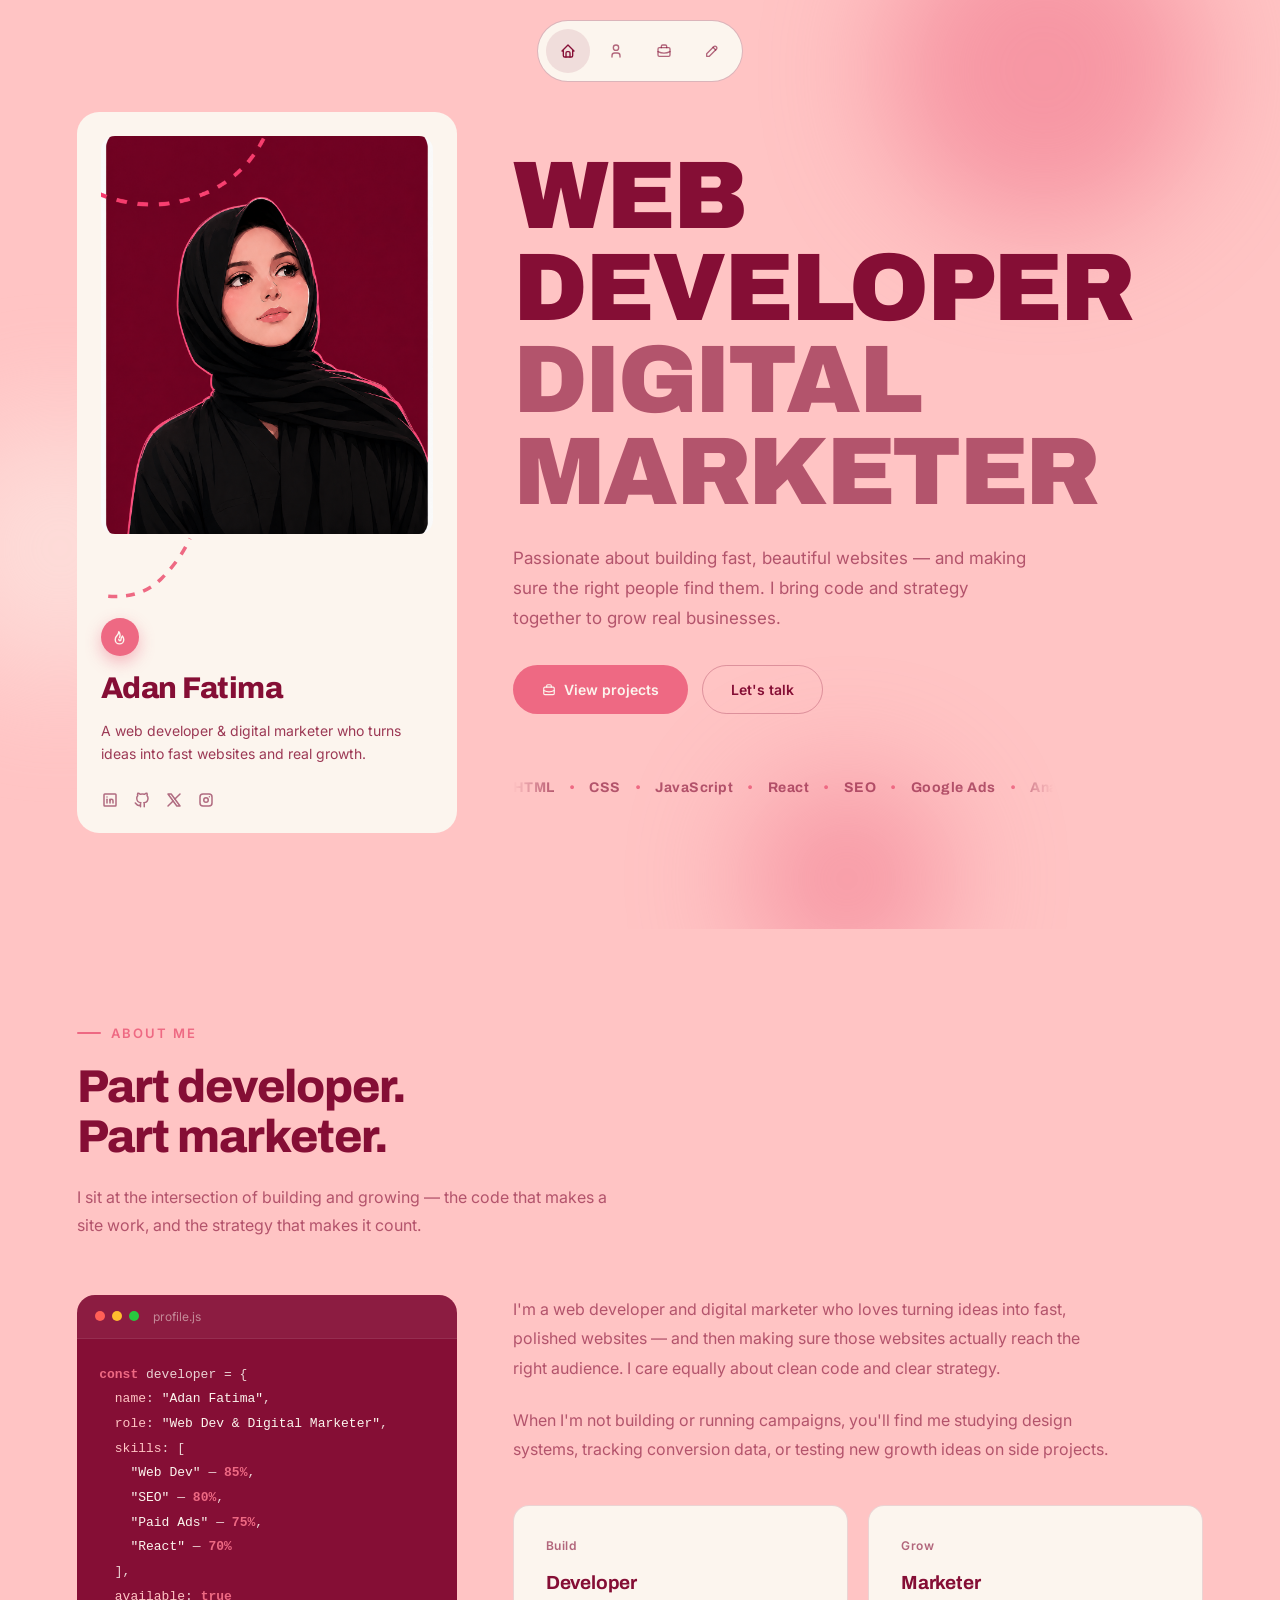
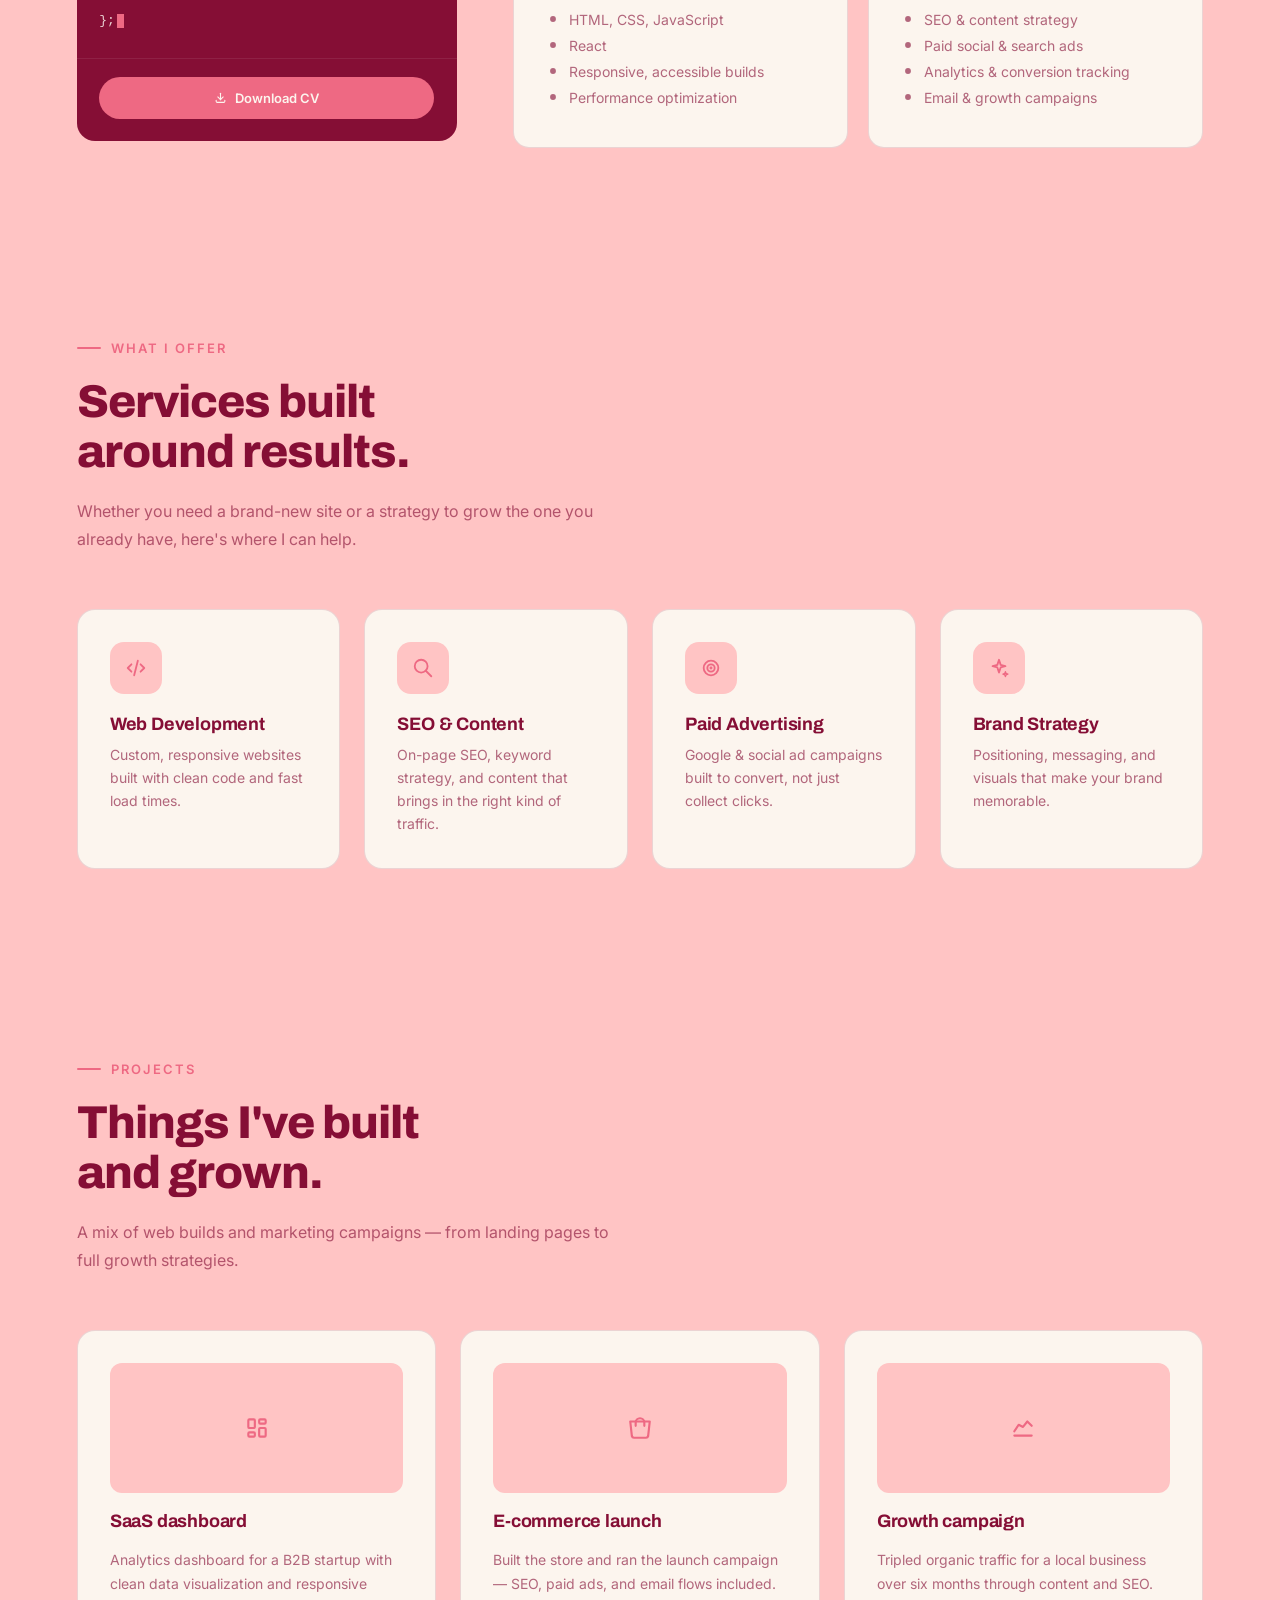
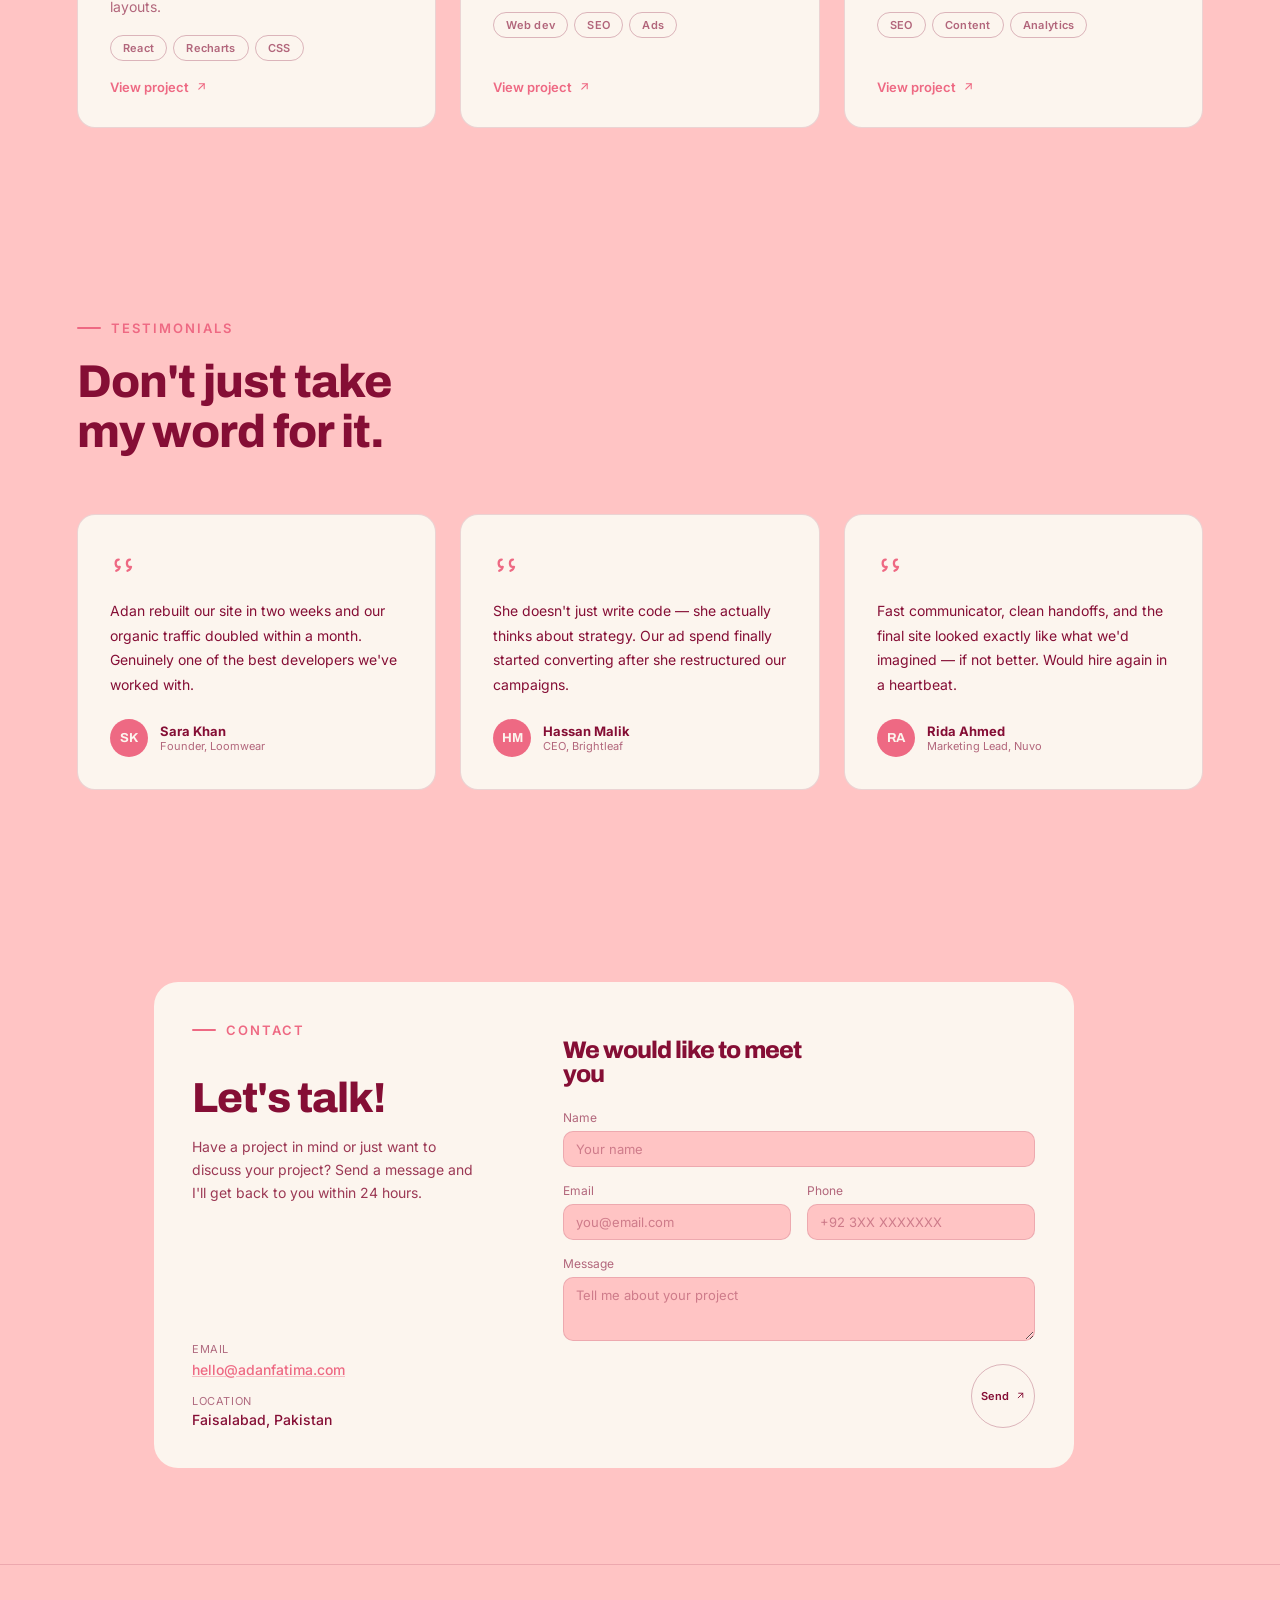
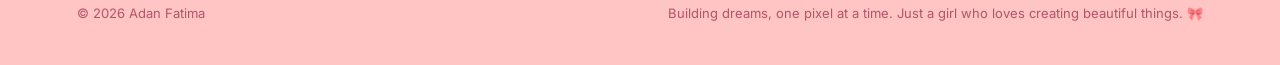
==== index.html @ feea2faf "Add files via upload" ====
<!DOCTYPE html>
<html lang="en">
<head>
<meta charset="UTF-8">
<meta name="viewport" content="width=device-width, initial-scale=1.0">
<title>Adan Fatima | Portfolio</title>
<link rel="preconnect" href="https://fonts.googleapis.com">
<link rel="preconnect" href="https://fonts.gstatic.com" crossorigin>
<link href="https://fonts.googleapis.com/css2?family=Archivo:wght@500;700;800;900&family=Inter:wght@400;500;600;700&display=swap" rel="stylesheet">
<style>
  :root {
    --bg: #FFC4C4;
    --surface: #FCF5EE;
    --surface-2: #FFC4C4;
    --line: rgba(133,14,53,0.15);
    --line-strong: rgba(133,14,53,0.28);
    --ink: #850E35;
    --ink-dim: rgba(133,14,53,0.18);
    --ink-soft: rgba(133,14,53,0.62);
    --white: #FCF5EE;
    --black: #850E35;
    --orange: #EE6983;
    --display: 'Archivo', sans-serif;
    --body: 'Inter', sans-serif;
  }
  * { margin: 0; padding: 0; box-sizing: border-box; }
  html { scroll-behavior: smooth; }
  body { background: var(--bg); color: var(--ink); font-family: var(--body); overflow-x: hidden; }
  a { text-decoration: none; color: inherit; }
  ul { list-style: none; }
  ::selection { background: var(--orange); color: var(--white); }
  img { max-width: 100%; display: block; }
  .icon { width: 1em; height: 1em; vertical-align: -0.125em; }

  /* ---------- NAVBAR (home page only, icon-only, slides down) -------- */
  .navbar {
    position: fixed; top: 0; left: 0; right: 0; z-index: 100;
    display: flex; flex-direction: column; align-items: center; gap: 10px;
    padding: 20px 0;
    transform: translateY(-140%);
    transition: transform 0.2s ease;
  }
  .navbar.visible { transform: translateY(0); }
  .nav-inner {
    display: flex; align-items: center; gap: 4px;
    background: var(--surface);
    border: 1px solid var(--line-strong);
    border-radius: 100px; padding: 8px;
  }
  .nav-icon {
    position: relative; width: 44px; height: 44px;
    display: flex; align-items: center; justify-content: center;
    border-radius: 50%; color: var(--ink-soft); cursor: pointer;
    transition: background 0.25s, color 0.25s;
  }
  .nav-icon i { font-size: 19px; }
  .nav-icon:hover,
  .nav-icon.active{
    background: rgba(133,14,53,0.1);
    color: var(--black);
  } 
  .nav-tooltip {
    position: absolute;
    top: calc(100% + 10px);
    left: 50%;
    transform: translateX(-50%) translateY(-4px);
    background: var(--surface);
    color: var(--black);
    border: 1px solid var(--line-strong);
    font-family: var(--body); font-size: 11px; font-weight: 600;
    white-space: nowrap;
    padding: 6px 13px;
    border-radius: 6px;
    opacity: 0;
    visibility: hidden;
    pointer-events: none;
    transition: opacity 0.25s cubic-bezier(0.16,1,0.3,1), transform 0.25s cubic-bezier(0.16,1,0.3,1), visibility 0.25s;
    box-shadow: 0 10px 22px rgba(133,14,53,0.18);
    z-index: 5;
  }
  .nav-icon:hover .nav-tooltip {
    opacity: 1;
    visibility: visible;
    transform: translateX(-50%) translateY(0);
  }
  @media (hover: none) {
    .nav-tooltip { display: none; }
  }
  .scroll-progress {
    position: fixed; top: 0; left: 0; height: 3px; width: 0%;
    background: var(--orange); z-index: 150;
    transition: width 0.1s linear;
  }

  /* ---------- REVEAL ---------- */
  .reveal { opacity: 0; transform: translateY(32px); transition: opacity 0.8s cubic-bezier(0.16,1,0.3,1), transform 0.8s cubic-bezier(0.16,1,0.3,1); }
  .reveal.in-view { opacity: 1; transform: translateY(0); }
  .reveal-stagger > * { opacity: 0; transform: translateY(26px); transition: opacity 0.7s cubic-bezier(0.16,1,0.3,1), transform 0.7s cubic-bezier(0.16,1,0.3,1); }
  .reveal-stagger.in-view > * { opacity: 1; transform: translateY(0); }
  .reveal-stagger > *:nth-child(1){transition-delay:.05s} .reveal-stagger > *:nth-child(2){transition-delay:.15s}
  .reveal-stagger > *:nth-child(3){transition-delay:.25s} .reveal-stagger > *:nth-child(4){transition-delay:.35s}

  section { padding: 6rem 6vw; position: relative; z-index: 2; }
  @media (max-width: 768px) { section { padding: 4rem 6vw; } }

  /* ---------- HERO ---------- */
  .hero {
    min-height: 100vh; display: grid; grid-template-columns: 380px 1fr;
    gap: 3.5rem; align-items: center; padding-top: 7rem;
    overflow: hidden;
  }
  @media (max-width: 980px) { .hero { grid-template-columns: 1fr; } }
  .blob {
    position: absolute;
    border-radius: 50%;
    filter: blur(60px);
    opacity: 0.5;
    z-index: 0;
    pointer-events: none;
    animation: blobFloat 16s ease-in-out infinite;
  }
  .blob-1 { width: 320px; height: 320px; background: var(--orange); top: -90px; right: 6%; animation-duration: 17s; }
  .blob-2 { width: 260px; height: 260px; background: var(--surface); top: 45%; left: -70px; animation-duration: 21s; animation-delay: -5s; }
  .blob-3 { width: 200px; height: 200px; background: var(--orange); bottom: -50px; right: 26%; animation-duration: 19s; animation-delay: -9s; }
  @keyframes blobFloat {
    0%, 100% { transform: translate(0,0) scale(1); }
    33% { transform: translate(26px, -34px) scale(1.08); }
    66% { transform: translate(-22px, 22px) scale(0.95); }
  }
  .id-card {
    background: var(--white); color: var(--black);
    border-radius: 22px; padding: 1.5rem;
    position: relative; z-index: 1;
  }
  .hero-content { position: relative; z-index: 1; }
  .id-photo {
    width: 100%; aspect-ratio: 3/3.6;
    border-radius: 14px; overflow: hidden;
    background: white;
    position: relative;
    display: flex; align-items: flex-end; justify-content: center;
  }
  .id-photo img { width: 100%; height: 100%; object-fit: cover; transition: transform 0.6s cubic-bezier(0.16,1,0.3,1); }
  .id-card:hover .id-photo img { transform: scale(1.06); }
  .id-photo .photo-placeholder {
    color: rgba(255,255,255,0.85); font-size: 13px; font-family: var(--body);
    padding-bottom: 1rem; text-align: center;
  }
  .id-divider-row { display: flex; align-items: center; gap: 3px;  margin-top: 1.2rem; height: 40px; }
  .dashed-arrow { width: 130px; height: 80px; flex-shrink: 0; }
  /* .dashed-arrow path { fill: none; stroke: var(--orange); stroke-width: 2.4; stroke-dasharray: 6 7; stroke-linecap: round; } */
  .dashed-arrow path{
    fill:none;
    stroke:var(--orange);
    stroke-width:4;
    stroke-dasharray:10 10;
}
  .flame-badge {
    width: 38px; height: 38px; border-radius: 50%; flex-shrink: 0;
    background: var(--orange); color: var(--white);
    display: flex; align-items:center ; justify-content: center;
    font-size: 17px; box-shadow: 0 6px 16px rgba(238,105,131,0.45);
    animation: flamePulse 2.4s ease-in-out infinite;
  }
  @keyframes flamePulse {
    0%, 100% { box-shadow: 0 6px 16px rgba(238,105,131,0.45); transform: scale(1); }
    50% { box-shadow: 0 8px 26px rgba(238,105,131,0.75); transform: scale(1.08); }
  }
  .id-name { font-family: var(--display); font-weight: 800; font-size: 30px; letter-spacing: -0.5px; margin-top: 1rem; }
  .id-tagline { font-size: 14px; color: #9c3955; line-height: 1.6; margin-top: 1rem; }
  .id-bottom { display: flex; align-items: center; justify-content: space-between; margin-top: 1.6rem; flex-wrap: wrap; gap: 12px; }
  .video-pill {
    display: flex; align-items: center; gap: 8px;
    background: var(--orange); color: var(--white);
    font-size: 12px; font-weight: 700; letter-spacing: 0.2px;
    padding: 10px 16px; border-radius: 100px;
    transition: transform 0.25s;
  }
  .video-pill:hover { transform: translateY(-2px); }
  .social-row { display: flex; gap: 14px; align-items: center; }
  .social-row a { color: #b06b80; font-size: 18px; transition: color 0.25s, transform 0.25s; display: inline-flex; }
  .social-row a:hover { color: var(--orange); transform: translateY(-3px) scale(1.15); }

  .hero-content { display: flex; flex-direction: column; gap: 1.6rem; }
  .hero-headline {
    font-family: var(--display); font-weight: 900; text-transform: uppercase;
    font-size: clamp(42px, 7.5vw, 96px); line-height: 0.96; letter-spacing: -2.5px;
  }
  .hero-headline .line { display: block; overflow: hidden; }
  .hero-headline .line span { display: block; transform: translateY(110%); transition: transform 0.9s cubic-bezier(0.16,1,0.3,1); }
  .hero-headline.in-view .line span { transform: translateY(0); }
  .hero-headline .line:nth-child(1) span { transition-delay: 0.1s; }
  .hero-headline .line:nth-child(2) span { transition-delay: 0.22s; }
  .hero-headline .line:nth-child(1) { color: var(--ink); }
  .hero-headline .line:nth-child(2) { color: var(--ink-soft); }

  .hero-desc { font-size: 17px; color: var(--ink-soft); max-width: 520px; line-height: 1.75; }

  .hero-actions { display: flex; gap: 14px; flex-wrap: wrap; margin-top: 0.4rem; }
  .btn {
    font-family: var(--body); font-weight: 600; font-size: 14px; padding: 15px 28px;
    border-radius: 100px; cursor: pointer; display: inline-flex; align-items: center; gap: 8px;
    transition: transform 0.3s cubic-bezier(0.16,1,0.3,1), box-shadow 0.3s, color 0.3s, border-color 0.3s;
    border: 1px solid transparent;
  }
  .btn-primary { background: var(--orange); color: var(--white); position: relative; overflow: hidden; }
  .btn-primary:hover { transform: translateY(-3px); box-shadow: 0 16px 32px rgba(238,105,131,0.3); }
  .btn-primary::after {
    content: '';
    position: absolute; top: 0; left: -60%; width: 50%; height: 100%;
    background: linear-gradient(120deg, transparent, rgba(255,255,255,0.55), transparent);
    transform: skewX(-20deg);
    transition: left 0.6s ease;
  }
  .btn-primary:hover::after { left: 130%; }
  .btn-secondary { background: transparent; color: var(--ink); border-color: var(--line-strong); }
  .btn-secondary:hover { transform: translateY(-3px); border-color: var(--orange); color: var(--orange); }

  .hero-marquee {
    margin-top: 2.5rem; max-width: 540px; overflow: hidden;
    -webkit-mask-image: linear-gradient(90deg, transparent, black 8%, black 92%, transparent);
    mask-image: linear-gradient(90deg, transparent, black 8%, black 92%, transparent);
  }
  .marquee-track {
    display: flex; align-items: center; gap: 14px; white-space: nowrap; width: max-content;
    animation: marqueeScroll 16s linear infinite;
    font-family: var(--display); font-weight: 700; font-size: 14px; letter-spacing: 0.5px;
    color: var(--ink-soft);
  }
  .marquee-track .dot { color: var(--orange); }
  @keyframes marqueeScroll {
    from { transform: translateX(0); }
    to { transform: translateX(-50%); }
  }

  /* ---------- SECTION LABELS ---------- */
  .eyebrow { font-size: 13px; font-weight: 600; letter-spacing: 2px; text-transform: uppercase; color: var(--orange); margin-bottom: 1.4rem; display: flex; align-items: center; gap: 10px; }
  .eyebrow::before { content: ''; width: 24px; height: 2px; background: var(--orange); border-radius: 2px; }
  .section-title { font-family: var(--display); font-weight: 800; font-size: clamp(28px, 4vw, 46px); letter-spacing: -1px; line-height: 1.08; margin-bottom: 1.25rem; max-width: 760px; }
  .section-sub { font-size: 16px; color: var(--ink-soft); max-width: 540px; line-height: 1.75; }

  /* ---------- ABOUT (kept as-it-is) ---------- */
  .about-grid { display: grid; grid-template-columns: 380px 1fr; gap: 3.5rem; margin-top: 3.5rem; align-items: start; }
  @media (max-width: 920px) { .about-grid { grid-template-columns: 1fr; } }

  .about-main p { font-size: 16px; color: var(--ink-soft); line-height: 1.85; margin-bottom: 1.4rem; max-width: 600px; }

  .split-cards { display: grid; grid-template-columns: 1fr 1fr; gap: 1.25rem; margin-top: 2.5rem; }
  @media (max-width: 560px) { .split-cards { grid-template-columns: 1fr; } }
  .split-card { background: var(--surface); border: 1px solid var(--line); border-radius: 16px; padding: 2rem; transition: transform 0.35s cubic-bezier(0.16,1,0.3,1), border-color 0.35s; }
  .split-card:hover { transform: translateY(-6px); border-color: var(--orange); }
  .split-card .tag-num { font-size: 12px; color: var(--ink-soft); margin-bottom: 1.2rem; font-weight: 600; letter-spacing: 0.5px; }
  .split-card h3 { font-family: var(--display); font-weight: 700; font-size: 19px; letter-spacing: -0.2px; margin-bottom: 1.1rem; }
  .split-card li { font-size: 14px; color: var(--ink-soft); display: flex; align-items: center; gap: 9px; margin-bottom: 9px; }
  .split-card li i { font-size: 13px; color: var(--orange); }

  .side-card {
    background: var(--black); color: var(--white); border-radius: 18px;
    overflow: hidden; position: sticky; top: 7rem;
  }
  @media (max-width: 920px) { .side-card { position: static; } }
  .code-header {
    display: flex; align-items: center; gap: 7px;
    padding: 14px 18px; background: rgba(255,255,255,0.06);
    border-bottom: 1px solid rgba(255,255,255,0.08);
  }
  .code-dot { width: 10px; height: 10px; border-radius: 50%; }
  .dot-red { background: #ff5f56; }
  .dot-yellow { background: #ffbd2e; }
  .dot-green { background: #27c93f; }
  .code-filename { margin-left: 7px; font-size: 12px; color: rgba(252,245,238,0.5); font-family: var(--body); }
  .code-body {
    padding: 1.5rem 1.4rem; font-family: 'Courier New', monospace; font-size: 13px;
    line-height: 1.9; color: rgba(252,245,238,0.85); overflow-x: auto; white-space: pre;
  }
  .c-kw { color: var(--orange); font-weight: 700; }
  .c-key { color: #FFC4C4; }
  .c-str { color: #FCF5EE; }
  .c-num { color: var(--orange); font-weight: 700; }
  .c-bool { color: var(--orange); font-weight: 700; }
  .code-cursor {
    display: inline-block; width: 7px; height: 14px; background: var(--orange);
    margin-left: 2px; vertical-align: middle; animation: blinkCursor 1s steps(1) infinite;
  }
  @keyframes blinkCursor { 50% { opacity: 0; } }
  .code-footer { padding: 1.1rem 1.4rem 1.4rem; border-top: 1px solid rgba(255,255,255,0.08); }
  .side-cta { display: flex; align-items: center; justify-content: center; gap: 8px; width: 100%; padding: 13px; border-radius: 100px; background: var(--orange); color: var(--white); font-size: 13px; font-weight: 600; cursor: pointer; transition: transform 0.3s, box-shadow 0.3s; }
  .side-cta:hover { transform: translateY(-2px); box-shadow: 0 14px 28px rgba(238,105,131,0.35); }

  /* ---------- PROJECTS ---------- */
  .projects-grid { display: grid; grid-template-columns: repeat(auto-fit, minmax(300px, 1fr)); gap: 1.5rem; margin-top: 3.5rem; }
  .project-card {
    background: var(--surface); border: 1px solid var(--line); border-radius: 18px; padding: 2rem;
    display: flex; flex-direction: column; gap: 1.1rem; cursor: pointer;
    transition: transform 0.4s cubic-bezier(0.16,1,0.3,1), border-color 0.4s;
  }
  .project-card:hover { transform: translateY(-8px); border-color: var(--orange); }
  .project-thumb { height: 130px; border-radius: 12px; display: flex; align-items: center; justify-content: center; font-size: 26px; background: var(--surface-2); color: var(--orange); position: relative; overflow: hidden; transition: transform 0.45s cubic-bezier(0.16,1,0.3,1); }
  .project-card:hover .project-thumb { transform: scale(1.04); }
  .project-thumb::after {
    content: '';
    position: absolute; top: 0; left: -60%; width: 50%; height: 100%;
    background: linear-gradient(120deg, transparent, rgba(255,255,255,0.55), transparent);
    transform: skewX(-20deg);
    transition: left 0.6s ease;
  }
  .project-card:hover .project-thumb::after { left: 130%; }
  .project-card h3 { font-family: var(--display); font-weight: 700; font-size: 18px; letter-spacing: -0.2px; }
  .project-card p { font-size: 14px; color: var(--ink-soft); line-height: 1.65; }
  .project-tags { display: flex; flex-wrap: wrap; gap: 6px; }
  .tag { font-size: 11px; font-weight: 600; letter-spacing: 0.3px; padding: 5px 12px; border-radius: 100px; border: 1px solid var(--line-strong); color: var(--ink-soft); }
  .project-link { font-size: 13px; font-weight: 600; color: var(--orange); display: flex; align-items: center; gap: 6px; margin-top: auto; }
  .project-link i { font-size: 14px; transition: transform 0.3s; }
  .project-card:hover .project-link i { transform: translate(4px, -4px); }

  /* ---------- SERVICES ---------- */
  .services-grid { display: grid; grid-template-columns: repeat(auto-fit, minmax(220px, 1fr)); gap: 1.5rem; margin-top: 3.5rem; }
  .service-card {
    background: var(--surface); border: 1px solid var(--line); border-radius: 18px; padding: 2rem;
    transition: transform 0.4s cubic-bezier(0.16,1,0.3,1), border-color 0.4s;
  }
  .service-card:hover { transform: translateY(-8px); border-color: var(--orange); }
  .service-icon {
    width: 52px; height: 52px; border-radius: 14px; background: var(--surface-2); color: var(--orange);
    display: flex; align-items: center; justify-content: center; font-size: 22px; margin-bottom: 1.2rem;
    transition: transform 0.4s cubic-bezier(0.16,1,0.3,1);
  }
  .service-card:hover .service-icon { transform: rotate(-6deg) scale(1.08); }
  .service-card h3 { font-family: var(--display); font-weight: 700; font-size: 18px; letter-spacing: -0.2px; margin-bottom: 0.6rem; }
  .service-card p { font-size: 14px; color: var(--ink-soft); line-height: 1.65; }

  /* ---------- TESTIMONIALS ---------- */
  .testimonial-grid { display: grid; grid-template-columns: repeat(auto-fit, minmax(280px, 1fr)); gap: 1.5rem; margin-top: 3.5rem; }
  .testimonial-card {
    background: var(--surface); border: 1px solid var(--line); border-radius: 18px; padding: 2rem;
    display: flex; flex-direction: column; gap: 1.4rem;
    transition: transform 0.4s cubic-bezier(0.16,1,0.3,1), border-color 0.4s;
  }
  .testimonial-card:hover { transform: translateY(-6px); border-color: var(--orange); }
  .t-quote-icon { color: var(--orange); width: 30px; height: 30px; }
  .t-quote { font-size: 14px; line-height: 1.75; color: var(--ink); }
  .t-author { display: flex; align-items: center; gap: 12px; margin-top: auto; }
  .t-avatar {
    width: 38px; height: 38px; border-radius: 50%; background: var(--orange); color: var(--white);
    display: flex; align-items: center; justify-content: center; font-family: var(--display);
    font-weight: 700; font-size: 13px; flex-shrink: 0;
  }
  .t-name { font-size: 13px; font-weight: 700; color: var(--black); }
  .t-role { font-size: 11px; color: var(--ink-soft); }

  /* ---------- CONTACT — split panel, reference-inspired ---------- */
  .work-section {
    display: grid;
    grid-template-columns: 1fr 1fr;
    border-radius: 24px;
    overflow: hidden;
    margin: 0 6vw 6rem;
    max-width: 920px;
  }
  @media (max-width: 860px) { .work-section { grid-template-columns: 1fr; margin: 0 4vw 4rem; max-width: none; } }

  .contact-panel { padding: 2.5rem clamp(1.5rem, 3vw, 2.5rem); display: flex; flex-direction: column; }
  .contact-left { background: var(--white); color: var(--black); }
  .contact-right { background: var(--surface); color: var(--ink); justify-content: center; }

  .contact-heading {
    font-family: var(--display); font-weight: 800; letter-spacing: -1px;
    font-size: clamp(30px, 4vw, 42px); line-height: 1; margin: 1rem 0 1rem;
  }
  .contact-left p.contact-desc { font-size: 14px; color: #9c3955; line-height: 1.65; max-width: 320px; margin-bottom: 1.6rem; }

  .contact-info { display: flex; flex-direction: column; gap: 0.9rem; margin-top: auto; }
  .contact-info .ci-label { font-size: 11px; text-transform: uppercase; letter-spacing: 0.6px; color: #b06b80; margin-bottom: 3px; }
  .contact-info .ci-value { font-size: 14px; font-weight: 500; color: var(--black); }
  .contact-info a.ci-value { color: var(--orange); text-decoration: underline; text-decoration-color: rgba(238,105,131,0.4); }

  .contact-right .contact-heading { font-size: clamp(20px, 2.4vw, 24px); margin-bottom: 1.5rem; max-width: 280px; }

  .contact-form { display: flex; flex-direction: column; gap: 1rem; }
  .contact-form .form-row { display: grid; grid-template-columns: 1fr 1fr; gap: 1rem; }
  @media (max-width: 480px) { .contact-form .form-row { grid-template-columns: 1fr; } }
  .contact-form .form-group { display: flex; flex-direction: column; gap: 6px; }
  .contact-form label { font-size: 12px; color: var(--ink-soft); }
  .contact-form input, .contact-form textarea {
    background: var(--surface-2); border: 1px solid var(--line); border-radius: 10px;
    padding: 9px 12px; color: var(--ink); font-family: var(--body); font-size: 13px; outline: none;
    transition: border-color 0.25s;
  }
  .contact-form input::placeholder, .contact-form textarea::placeholder { color: rgba(133,14,53,0.4); }
  .contact-form input:focus, .contact-form textarea:focus { border-color: var(--orange); }
  .contact-form textarea { resize: vertical; min-height: 64px; }

  .send-row { display: flex; justify-content: flex-end; margin-top: 0.4rem; }
  .send-circle {
    width: 64px; height: 64px; border-radius: 50%;
    border: 1px solid var(--line-strong); background: transparent; color: var(--ink);
    font-family: var(--body); font-weight: 600; font-size: 11px; cursor: pointer;
    display: flex; align-items: center; justify-content: center; gap: 3px;
    transition: transform 0.3s cubic-bezier(0.16,1,0.3,1), background 0.3s, color 0.3s, border-color 0.3s;
  }
  .send-circle:hover { background: var(--orange); border-color: var(--orange); color: var(--white); transform: scale(1.05); }

  footer { padding: 2.5rem 6vw; display: flex; justify-content: space-between; align-items: center; font-size: 13px; color: var(--ink-soft); border-top: 1px solid var(--line); flex-wrap: wrap; gap: 8px; position: relative; z-index: 2; }
</style>
</head>
<body>
<svg style="display:none">
<defs>
<symbol id="icon-home" viewBox="0 0 24 24"><path d="M5 12l-2 0l9 -9l9 9l-2 0" fill="none" stroke="currentColor" stroke-width="2" stroke-linecap="round" stroke-linejoin="round"/><path d="M5 12v7a2 2 0 0 0 2 2h10a2 2 0 0 0 2 -2v-7" fill="none" stroke="currentColor" stroke-width="2" stroke-linecap="round" stroke-linejoin="round"/><path d="M9 21v-6a2 2 0 0 1 2 -2h2a2 2 0 0 1 2 2v6" fill="none" stroke="currentColor" stroke-width="2" stroke-linecap="round" stroke-linejoin="round"/></symbol>
<symbol id="icon-user" viewBox="0 0 24 24"><path d="M8 7a4 4 0 1 0 8 0a4 4 0 0 0 -8 0" fill="none" stroke="currentColor" stroke-width="2" stroke-linecap="round" stroke-linejoin="round"/><path d="M6 21v-2a4 4 0 0 1 4 -4h4a4 4 0 0 1 4 4v2" fill="none" stroke="currentColor" stroke-width="2" stroke-linecap="round" stroke-linejoin="round"/></symbol>
<symbol id="icon-briefcase" viewBox="0 0 24 24"><rect x="3" y="7" width="18" height="13" rx="2" fill="none" stroke="currentColor" stroke-width="2" stroke-linecap="round" stroke-linejoin="round"/><path d="M8 7v-2a2 2 0 0 1 2 -2h4a2 2 0 0 1 2 2v2" fill="none" stroke="currentColor" stroke-width="2" stroke-linecap="round" stroke-linejoin="round"/><path d="M3 13a20 20 0 0 0 18 0" fill="none" stroke="currentColor" stroke-width="2" stroke-linecap="round" stroke-linejoin="round"/></symbol>
<symbol id="icon-pencil" viewBox="0 0 24 24"><path d="M4 20h4l10.5 -10.5a2.828 2.828 0 1 0 -4 -4l-10.5 10.5v4" fill="none" stroke="currentColor" stroke-width="2" stroke-linecap="round" stroke-linejoin="round"/><path d="M13.5 6.5l4 4" fill="none" stroke="currentColor" stroke-width="2" stroke-linecap="round" stroke-linejoin="round"/></symbol>
<symbol id="icon-flame" viewBox="0 0 24 24"><path d="M12 12c2 -2.96 0 -7 -1 -8c0 3.038 -1.773 4.741 -3 6c-1.226 1.26 -2 3.24 -2 5a6 6 0 1 0 12 0c0 -1.532 -1.056 -3.94 -2 -5c-1.426 1.689 -1.946 3.392 -2 5c-.044 1.305 -1.412 2.005 -2.5 1c-.4 -.37 -.5 -1 -.5 -1.5" fill="none" stroke="currentColor" stroke-width="2" stroke-linecap="round" stroke-linejoin="round"/></symbol>
<symbol id="icon-play" viewBox="0 0 24 24"><path d="M7 4v16l13 -8z" fill="currentColor"/></symbol>
<symbol id="icon-linkedin" viewBox="0 0 24 24"><path d="M4 4m0 1a1 1 0 0 1 1 -1h14a1 1 0 0 1 1 1v14a1 1 0 0 1 -1 1h-14a1 1 0 0 1 -1 -1z" fill="none" stroke="currentColor" stroke-width="2" stroke-linecap="round" stroke-linejoin="round"/><path d="M8 11v5" fill="none" stroke="currentColor" stroke-width="2" stroke-linecap="round" stroke-linejoin="round"/><path d="M8 8v.01" fill="none" stroke="currentColor" stroke-width="2" stroke-linecap="round" stroke-linejoin="round"/><path d="M12 16v-5" fill="none" stroke="currentColor" stroke-width="2" stroke-linecap="round" stroke-linejoin="round"/><path d="M16 16v-3a2 2 0 1 0 -4 0" fill="none" stroke="currentColor" stroke-width="2" stroke-linecap="round" stroke-linejoin="round"/></symbol>
<symbol id="icon-github" viewBox="0 0 24 24"><path d="M9 19c-4.3 1.4 -4.3 -2.5 -6 -3m12 5v-3.5c0 -1 .1 -1.4 -.5 -2c2.8 -.3 5.5 -1.4 5.5 -6a4.6 4.6 0 0 0 -1.3 -3.2a4.2 4.2 0 0 0 -.1 -3.2s-1.4 -.4 -3.1 1.3a12.3 12.3 0 0 0 -6 0c-1.7 -1.7 -3.1 -1.3 -3.1 -1.3a4.2 4.2 0 0 0 -.1 3.2a4.6 4.6 0 0 0 -1.3 3.2c0 4.6 2.7 5.7 5.5 6c-.6 .6 -.6 1.2 -.5 2v3.5" fill="none" stroke="currentColor" stroke-width="2" stroke-linecap="round" stroke-linejoin="round"/></symbol>
<symbol id="icon-x" viewBox="0 0 24 24"><path d="M4 4l11.733 16h4.267l-11.733 -16z" fill="none" stroke="currentColor" stroke-width="2" stroke-linecap="round" stroke-linejoin="round"/><path d="M4 20l6.768 -6.768m2.46 -2.46l6.772 -6.772" fill="none" stroke="currentColor" stroke-width="2" stroke-linecap="round" stroke-linejoin="round"/></symbol>
<symbol id="icon-instagram" viewBox="0 0 24 24"><rect x="4" y="4" width="16" height="16" rx="4" fill="none" stroke="currentColor" stroke-width="2" stroke-linecap="round" stroke-linejoin="round"/><circle cx="12" cy="12" r="3" fill="none" stroke="currentColor" stroke-width="2" stroke-linecap="round" stroke-linejoin="round"/><path d="M16.5 7.5v.01" fill="none" stroke="currentColor" stroke-width="2" stroke-linecap="round" stroke-linejoin="round"/></symbol>
<symbol id="icon-dot" viewBox="0 0 24 24"><circle cx="12" cy="12" r="5" fill="currentColor"/></symbol>
<symbol id="icon-dashboard" viewBox="0 0 24 24"><rect x="4" y="4" width="6" height="8" rx="1" fill="none" stroke="currentColor" stroke-width="2" stroke-linecap="round" stroke-linejoin="round"/><rect x="14" y="4" width="6" height="4" rx="1" fill="none" stroke="currentColor" stroke-width="2" stroke-linecap="round" stroke-linejoin="round"/><rect x="14" y="12" width="6" height="8" rx="1" fill="none" stroke="currentColor" stroke-width="2" stroke-linecap="round" stroke-linejoin="round"/><rect x="4" y="16" width="6" height="4" rx="1" fill="none" stroke="currentColor" stroke-width="2" stroke-linecap="round" stroke-linejoin="round"/></symbol>
<symbol id="icon-bag" viewBox="0 0 24 24"><path d="M3 6h18l-1.5 13.5a2 2 0 0 1 -2 1.5h-11a2 2 0 0 1 -2 -1.5z" fill="none" stroke="currentColor" stroke-width="2" stroke-linecap="round" stroke-linejoin="round"/><path d="M8 10v-3a4 4 0 1 1 8 0v3" fill="none" stroke="currentColor" stroke-width="2" stroke-linecap="round" stroke-linejoin="round"/></symbol>
<symbol id="icon-chart" viewBox="0 0 24 24"><path d="M4 19h16" fill="none" stroke="currentColor" stroke-width="2" stroke-linecap="round" stroke-linejoin="round"/><path d="M4 15l4 -6l4 2l4 -5l4 4" fill="none" stroke="currentColor" stroke-width="2" stroke-linecap="round" stroke-linejoin="round"/></symbol>
<symbol id="icon-arrow-up-right" viewBox="0 0 24 24"><path d="M17 7l-10 10" fill="none" stroke="currentColor" stroke-width="2" stroke-linecap="round" stroke-linejoin="round"/><path d="M8 7h9v9" fill="none" stroke="currentColor" stroke-width="2" stroke-linecap="round" stroke-linejoin="round"/></symbol>
<symbol id="icon-download" viewBox="0 0 24 24"><path d="M4 17v2a2 2 0 0 0 2 2h12a2 2 0 0 0 2 -2v-2" fill="none" stroke="currentColor" stroke-width="2" stroke-linecap="round" stroke-linejoin="round"/><path d="M7 11l5 5l5 -5" fill="none" stroke="currentColor" stroke-width="2" stroke-linecap="round" stroke-linejoin="round"/><path d="M12 4v12" fill="none" stroke="currentColor" stroke-width="2" stroke-linecap="round" stroke-linejoin="round"/></symbol>
<symbol id="icon-code" viewBox="0 0 24 24"><path d="M7 8l-4 4l4 4" fill="none" stroke="currentColor" stroke-width="2" stroke-linecap="round" stroke-linejoin="round"/><path d="M17 8l4 4l-4 4" fill="none" stroke="currentColor" stroke-width="2" stroke-linecap="round" stroke-linejoin="round"/><path d="M14 4l-4 16" fill="none" stroke="currentColor" stroke-width="2" stroke-linecap="round" stroke-linejoin="round"/></symbol>
<symbol id="icon-search" viewBox="0 0 24 24"><circle cx="10" cy="10" r="7" fill="none" stroke="currentColor" stroke-width="2" stroke-linecap="round" stroke-linejoin="round"/><path d="M21 21l-6 -6" fill="none" stroke="currentColor" stroke-width="2" stroke-linecap="round" stroke-linejoin="round"/></symbol>
<symbol id="icon-target" viewBox="0 0 24 24"><circle cx="12" cy="12" r="8" fill="none" stroke="currentColor" stroke-width="2"/><circle cx="12" cy="12" r="4" fill="none" stroke="currentColor" stroke-width="2"/><circle cx="12" cy="12" r="0.6" fill="currentColor" stroke="currentColor" stroke-width="2"/></symbol>
<symbol id="icon-spark" viewBox="0 0 24 24"><path d="M12 3l1.8 5.6L19 10l-5.2 1.4L12 17l-1.8 -5.6L5 10l5.2 -1.4z" fill="none" stroke="currentColor" stroke-width="2" stroke-linecap="round" stroke-linejoin="round"/><path d="M19 16l0.7 2l2 0.7l-2 0.7l-0.7 2l-0.7 -2l-2 -0.7l2 -0.7z" fill="none" stroke="currentColor" stroke-width="1.5" stroke-linecap="round" stroke-linejoin="round"/></symbol>
<symbol id="icon-quote" viewBox="0 0 24 24"><path d="M7 10c-1.5 0 -2.5 1.2 -2.5 3c0 1.7 1 3 2.5 3c0.3 0 0.6 0 0.8 -0.1c-0.3 1.6 -1.4 2.6 -2.8 3.1" fill="none" stroke="currentColor" stroke-width="1.8" stroke-linecap="round" stroke-linejoin="round"/><path d="M16 10c-1.5 0 -2.5 1.2 -2.5 3c0 1.7 1 3 2.5 3c0.3 0 0.6 0 0.8 -0.1c-0.3 1.6 -1.4 2.6 -2.8 3.1" fill="none" stroke="currentColor" stroke-width="1.8" stroke-linecap="round" stroke-linejoin="round"/></symbol>
</defs>
</svg>

<nav class="navbar" id="navbar">
  <div class="nav-inner">
    <a href="#home" class="nav-icon active" data-target="home" data-label="Home"><svg class="icon" aria-hidden="true"><use href="#icon-home"/></svg><span class="nav-tooltip">Home</span></a>
    <a href="#about" class="nav-icon" data-target="about" data-label="About"><svg class="icon" aria-hidden="true"><use href="#icon-user"/></svg><span class="nav-tooltip">About</span></a>
    <a href="#projects" class="nav-icon" data-target="projects" data-label="Projects"><svg class="icon" aria-hidden="true"><use href="#icon-briefcase"/></svg><span class="nav-tooltip">Projects</span></a>
    <a href="#work" class="nav-icon" data-target="work" data-label="Contact"><svg class="icon" aria-hidden="true"><use href="#icon-pencil"/></svg><span class="nav-tooltip">Contact</span></a>
  </div>
</nav>
<div class="scroll-progress" id="scrollProgress"></div>

<section class="hero" id="home">
  <div class="blob blob-1"></div>
  <div class="blob blob-2"></div>
  <div class="blob blob-3"></div>
  <div class="id-card">
    <div class="id-photo">
      <img src="img .png" alt="Adan Fatima portrait" style="width:100%;height:100%;object-fit:cover;">
    </div>
      <div>
        <svg class="dashed-arrow" viewBox="0 0 130 90">
    <path d="M0,70 C25,72 45,65 60,50 C75,35 85,20 92,5"></path>
</svg>
      <div class="flame-badge"><svg class="icon" aria-hidden="true"><use href="#icon-flame"/></svg></div></div>
      
   
    <div class="id-name">Adan Fatima</div>
    <p class="id-tagline">A web developer & digital marketer who turns ideas into fast websites and real growth.</p>
    <div class="id-bottom">
      <!-- <div class="video-pill"><svg class="icon" aria-hidden="true"><use href="#icon-play"/></svg> My Work</div> -->
      <div class="social-row">
        <a href="#" aria-label="LinkedIn"><svg class="icon" aria-hidden="true"><use href="#icon-linkedin"/></svg></a>
        <a href="#" aria-label="GitHub"><svg class="icon" aria-hidden="true"><use href="#icon-github"/></svg></a>
        <a href="#" aria-label="Twitter"><svg class="icon" aria-hidden="true"><use href="#icon-x"/></svg></a>
        <a href="#" aria-label="Instagram"><svg class="icon" aria-hidden="true"><use href="#icon-instagram"/></svg></a>
      </div>
    </div>
  </div>
  <div class="hero-content">
    <h1 class="hero-headline reveal in-view">
      <span class="line"><span>Web Developer</span></span>
      <span class="line"><span>Digital Marketer</span></span>
    </h1>
    <p class="hero-desc reveal in-view">Passionate about building fast, beautiful websites — and making sure the right people find them. I bring code and strategy together to grow real businesses.</p>
    <div class="hero-actions reveal in-view">
      <a href="#projects" class="btn btn-primary"><svg class="icon" aria-hidden="true"><use href="#icon-briefcase"/></svg> View projects</a>
      <a href="#work" class="btn btn-secondary">Let's talk</a>
    </div>
    <div class="hero-marquee reveal in-view">
      <div class="marquee-track">
        <span>HTML</span><span class="dot">•</span><span>CSS</span><span class="dot">•</span><span>JavaScript</span><span class="dot">•</span><span>React</span><span class="dot">•</span><span>SEO</span><span class="dot">•</span><span>Google Ads</span><span class="dot">•</span><span>Analytics</span><span class="dot">•</span><span>Figma</span><span class="dot">•</span>
        <span>HTML</span><span class="dot">•</span><span>CSS</span><span class="dot">•</span><span>JavaScript</span><span class="dot">•</span><span>React</span><span class="dot">•</span><span>SEO</span><span class="dot">•</span><span>Google Ads</span><span class="dot">•</span><span>Analytics</span><span class="dot">•</span><span>Figma</span><span class="dot">•</span>
      </div>
    </div>
  </div>
</section>
<section id="about">
  <p class="eyebrow reveal">About me</p>
  <h2 class="section-title reveal">Part developer.<br>Part marketer.</h2>
  <p class="section-sub reveal">I sit at the intersection of building and growing — the code that makes a site work, and the strategy that makes it count.</p>
  <div class="about-grid">
    <div class="side-card reveal" id="sideCard">
      <div class="code-header">
        <span class="code-dot dot-red"></span><span class="code-dot dot-yellow"></span><span class="code-dot dot-green"></span>
        <span class="code-filename">profile.js</span>
      </div>
      <pre class="code-body"><code><span class="c-kw">const</span> developer = {
  <span class="c-key">name</span>: <span class="c-str">"Adan Fatima"</span>,
  <span class="c-key">role</span>: <span class="c-str">"Web Dev & Digital Marketer"</span>,
  <span class="c-key">skills</span>: [
    <span class="c-str">"Web Dev"</span> — <span class="c-num">85%</span>,
    <span class="c-str">"SEO"</span> — <span class="c-num">80%</span>,
    <span class="c-str">"Paid Ads"</span> — <span class="c-num">75%</span>,
    <span class="c-str">"React"</span> — <span class="c-num">70%</span>
  ],
  <span class="c-key">available</span>: <span class="c-bool">true</span>
};<span class="code-cursor"></span></code></pre>
      <div class="code-footer">
        <a class="side-cta" href="cv.html"><svg class="icon" aria-hidden="true"><use href="#icon-download"/></svg> Download CV</a>
      </div>
    </div>

    <div class="about-main">
      <p class="reveal">I'm a web developer and digital marketer who loves turning ideas into fast, polished websites — and then making sure those websites actually reach the right audience. I care equally about clean code and clear strategy.</p>
      <p class="reveal">When I'm not building or running campaigns, you'll find me studying design systems, tracking conversion data, or testing new growth ideas on side projects.</p>
      <div class="split-cards reveal-stagger">
        <div class="split-card">
          <div class="tag-num">Build</div>
          <h3>Developer</h3>
          <ul>
            <li><svg class="icon" aria-hidden="true"><use href="#icon-dot"/></svg>HTML, CSS, JavaScript</li>
            <li><svg class="icon" aria-hidden="true"><use href="#icon-dot"/></svg>React</li>
            <li><svg class="icon" aria-hidden="true"><use href="#icon-dot"/></svg>Responsive, accessible builds</li>
            <li><svg class="icon" aria-hidden="true"><use href="#icon-dot"/></svg>Performance optimization</li>
          </ul>
        </div>
        <div class="split-card">
          <div class="tag-num">Grow</div>
          <h3>Marketer</h3>
          <ul>
            <li><svg class="icon" aria-hidden="true"><use href="#icon-dot"/></svg>SEO & content strategy</li>
            <li><svg class="icon" aria-hidden="true"><use href="#icon-dot"/></svg>Paid social & search ads</li>
            <li><svg class="icon" aria-hidden="true"><use href="#icon-dot"/></svg>Analytics & conversion tracking</li>
            <li><svg class="icon" aria-hidden="true"><use href="#icon-dot"/></svg>Email & growth campaigns</li>
          </ul>
        </div>
      </div>
    </div>
  </div>
</section>
<section id="services">
  <p class="eyebrow reveal">What I Offer</p>
  <h2 class="section-title reveal">Services built<br>around results.</h2>
  <p class="section-sub reveal">Whether you need a brand-new site or a strategy to grow the one you already have, here's where I can help.</p>
  <div class="services-grid reveal-stagger">
    <div class="service-card">
      <div class="service-icon"><svg class="icon" aria-hidden="true"><use href="#icon-code"/></svg></div>
      <h3>Web Development</h3>
      <p>Custom, responsive websites built with clean code and fast load times.</p>
    </div>
    <div class="service-card">
      <div class="service-icon"><svg class="icon" aria-hidden="true"><use href="#icon-search"/></svg></div>
      <h3>SEO & Content</h3>
      <p>On-page SEO, keyword strategy, and content that brings in the right kind of traffic.</p>
    </div>
    <div class="service-card">
      <div class="service-icon"><svg class="icon" aria-hidden="true"><use href="#icon-target"/></svg></div>
      <h3>Paid Advertising</h3>
      <p>Google & social ad campaigns built to convert, not just collect clicks.</p>
    </div>
    <div class="service-card">
      <div class="service-icon"><svg class="icon" aria-hidden="true"><use href="#icon-spark"/></svg></div>
      <h3>Brand Strategy</h3>
      <p>Positioning, messaging, and visuals that make your brand memorable.</p>
    </div>
  </div>
</section>
<section id="projects">
  <p class="eyebrow reveal">Projects</p>
  <h2 class="section-title reveal">Things I've built<br>and grown.</h2>
  <p class="section-sub reveal">A mix of web builds and marketing campaigns — from landing pages to full growth strategies.</p>
  <div class="projects-grid reveal-stagger">
    <div class="project-card">
      <div class="project-thumb"><svg class="icon" aria-hidden="true"><use href="#icon-dashboard"/></svg></div>
      <h3>SaaS dashboard</h3>
      <p>Analytics dashboard for a B2B startup with clean data visualization and responsive layouts.</p>
      <div class="project-tags"><span class="tag">React</span><span class="tag">Recharts</span><span class="tag">CSS</span></div>
      <div class="project-link">View project <svg class="icon" aria-hidden="true"><use href="#icon-arrow-up-right"/></svg></div>
    </div>
    <div class="project-card">
      <div class="project-thumb"><svg class="icon" aria-hidden="true"><use href="#icon-bag"/></svg></div>
      <h3>E-commerce launch</h3>
      <p>Built the store and ran the launch campaign — SEO, paid ads, and email flows included.</p>
      <div class="project-tags"><span class="tag">Web dev</span><span class="tag">SEO</span><span class="tag">Ads</span></div>
      <div class="project-link">View project <svg class="icon" aria-hidden="true"><use href="#icon-arrow-up-right"/></svg></div>
    </div>
    <div class="project-card">
      <div class="project-thumb"><svg class="icon" aria-hidden="true"><use href="#icon-chart"/></svg></div>
      <h3>Growth campaign</h3>
      <p>Tripled organic traffic for a local business over six months through content and SEO.</p>
      <div class="project-tags"><span class="tag">SEO</span><span class="tag">Content</span><span class="tag">Analytics</span></div>
      <div class="project-link">View project <svg class="icon" aria-hidden="true"><use href="#icon-arrow-up-right"/></svg></div>
    </div>
  </div>
</section>
<section id="testimonials">
  <p class="eyebrow reveal">Testimonials</p>
  <h2 class="section-title reveal">Don't just take<br>my word for it.</h2>
  <div class="testimonial-grid reveal-stagger">
    <div class="testimonial-card">
      <svg class="t-quote-icon" aria-hidden="true"><use href="#icon-quote"/></svg>
      <p class="t-quote">Adan rebuilt our site in two weeks and our organic traffic doubled within a month. Genuinely one of the best developers we've worked with.</p>
      <div class="t-author">
        <div class="t-avatar">SK</div>
        <div><div class="t-name">Sara Khan</div><div class="t-role">Founder, Loomwear</div></div>
      </div>
    </div>
    <div class="testimonial-card">
      <svg class="t-quote-icon" aria-hidden="true"><use href="#icon-quote"/></svg>
      <p class="t-quote">She doesn't just write code — she actually thinks about strategy. Our ad spend finally started converting after she restructured our campaigns.</p>
      <div class="t-author">
        <div class="t-avatar">HM</div>
        <div><div class="t-name">Hassan Malik</div><div class="t-role">CEO, Brightleaf</div></div>
      </div>
    </div>
    <div class="testimonial-card">
      <svg class="t-quote-icon" aria-hidden="true"><use href="#icon-quote"/></svg>
      <p class="t-quote">Fast communicator, clean handoffs, and the final site looked exactly like what we'd imagined — if not better. Would hire again in a heartbeat.</p>
      <div class="t-author">
        <div class="t-avatar">RA</div>
        <div><div class="t-name">Rida Ahmed</div><div class="t-role">Marketing Lead, Nuvo</div></div>
      </div>
    </div>
  </div>
</section>
<section id="work" style="padding-bottom:0;">
  <div class="work-section reveal">
    <div class="contact-panel contact-left">
      <p class="eyebrow">Contact</p>
      <h2 class="contact-heading">Let's talk!</h2>
      <p class="contact-desc">Have a project in mind or just want to discuss your project? Send a message and I'll get back to you within 24 hours.</p>
      <div class="contact-info">
        <div>
          <div class="ci-label">Email</div>
          <a class="ci-value" href="mailto:hello@adanfatima.com">hello@adanfatima.com</a>
        </div>
        <div>
          <div class="ci-label">Location</div>
          <div class="ci-value">Faisalabad, Pakistan</div>
        </div>
      </div>
    </div>
    <div class="contact-panel contact-right">
      <h2 class="contact-heading">We would like to meet you</h2>
      <form class="contact-form" onsubmit="return false;">
        <div class="form-group">
          <label for="fname">Name</label>
          <input type="text" id="fname" placeholder="Your name">
        </div>
        <div class="form-row">
          <div class="form-group">
            <label for="femail">Email</label>
            <input type="email" id="femail" placeholder="you@email.com">
          </div>
          <div class="form-group">
            <label for="fphone">Phone</label>
            <input type="tel" id="fphone" placeholder="+92 3XX XXXXXXX">
          </div>
        </div>
        <div class="form-group">
          <label for="fmsg">Message</label>
          <textarea id="fmsg" placeholder="Tell me about your project"></textarea>
        </div>
        <div class="send-row">
          <button class="send-circle" type="submit">Send<svg class="icon" aria-hidden="true" style="margin-left:3px;"><use href="#icon-arrow-up-right"/></svg></button>
        </div>
      </form>
    </div>
  </div>
</section>
<footer>
  <span>© 2026 Adan Fatima</span>
  <span>Building dreams, one pixel at a time.
Just a girl who loves creating beautiful things. 🎀</span>
</footer>
<script>
  const navbar = document.getElementById('navbar');
  function handleNav() {
  if (window.scrollY > 10) {
    navbar.classList.remove('visible');
  } else {
    navbar.classList.add('visible');
  }
}
window.addEventListener('scroll', handleNav);
handleNav();
  const navIcons = document.querySelectorAll('.nav-icon');
  const sections = document.querySelectorAll('section[id]');
  const navObserver = new IntersectionObserver((entries) => {
    entries.forEach(entry => {
      if (entry.isIntersecting) {
        navIcons.forEach(icon => icon.classList.remove('active'));
        const match = document.querySelector('.nav-icon[data-target="' + entry.target.id + '"]');
        if (match) {
          match.classList.add('active');
        }
      }
    });
  }, { rootMargin: '-40% 0px -50% 0px' });
  sections.forEach(s => navObserver.observe(s));
  const revealEls = document.querySelectorAll('.reveal, .reveal-stagger, .side-card, .hero-headline');
  const revealObserver = new IntersectionObserver((entries) => {
    entries.forEach(entry => {
      if (entry.isIntersecting) entry.target.classList.add('in-view');
    });
  }, { threshold: 0.15 });
  revealEls.forEach(el => revealObserver.observe(el));

  const scrollProgress = document.getElementById('scrollProgress');
  function updateProgress() {
    const docHeight = document.documentElement.scrollHeight - window.innerHeight;
    const pct = docHeight > 0 ? (window.scrollY / docHeight) * 100 : 0;
    scrollProgress.style.width = pct + '%';
  }
  window.addEventListener('scroll', updateProgress);
  updateProgress();
</script>
</body>
</html>
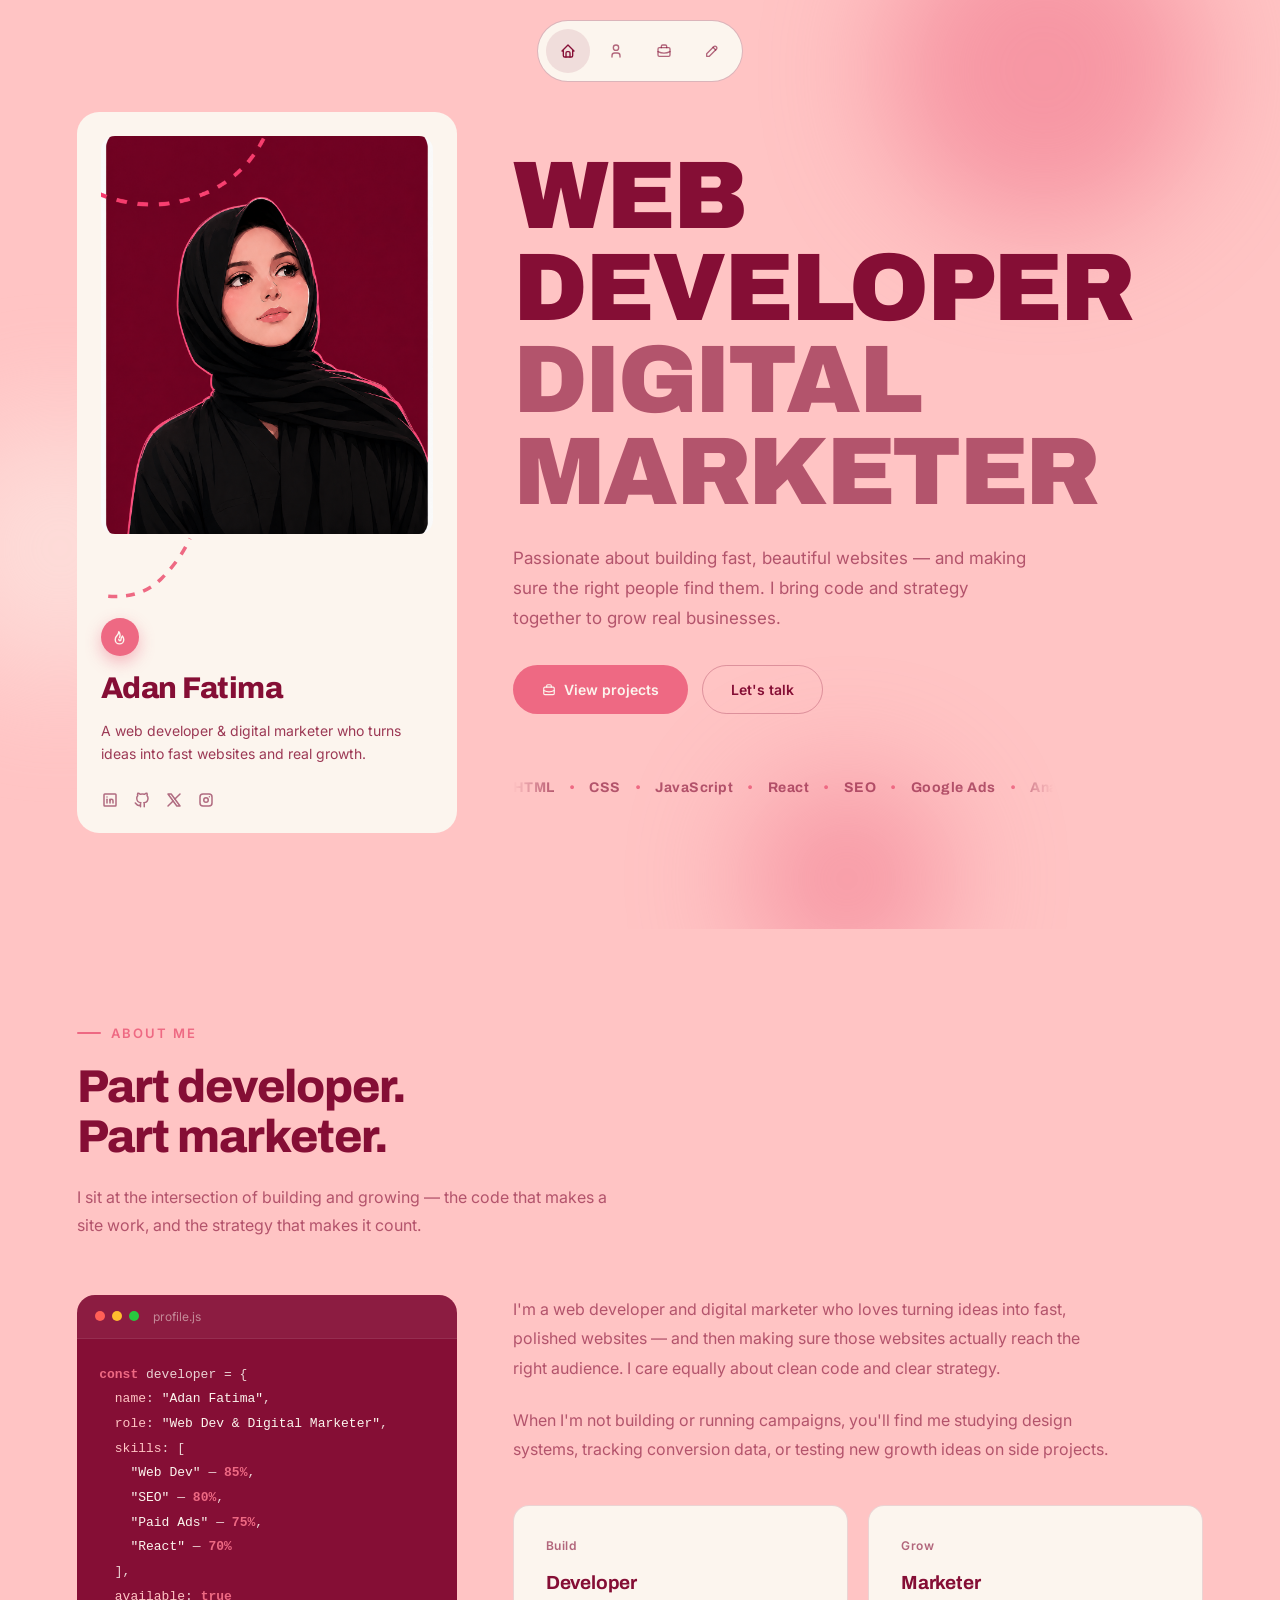
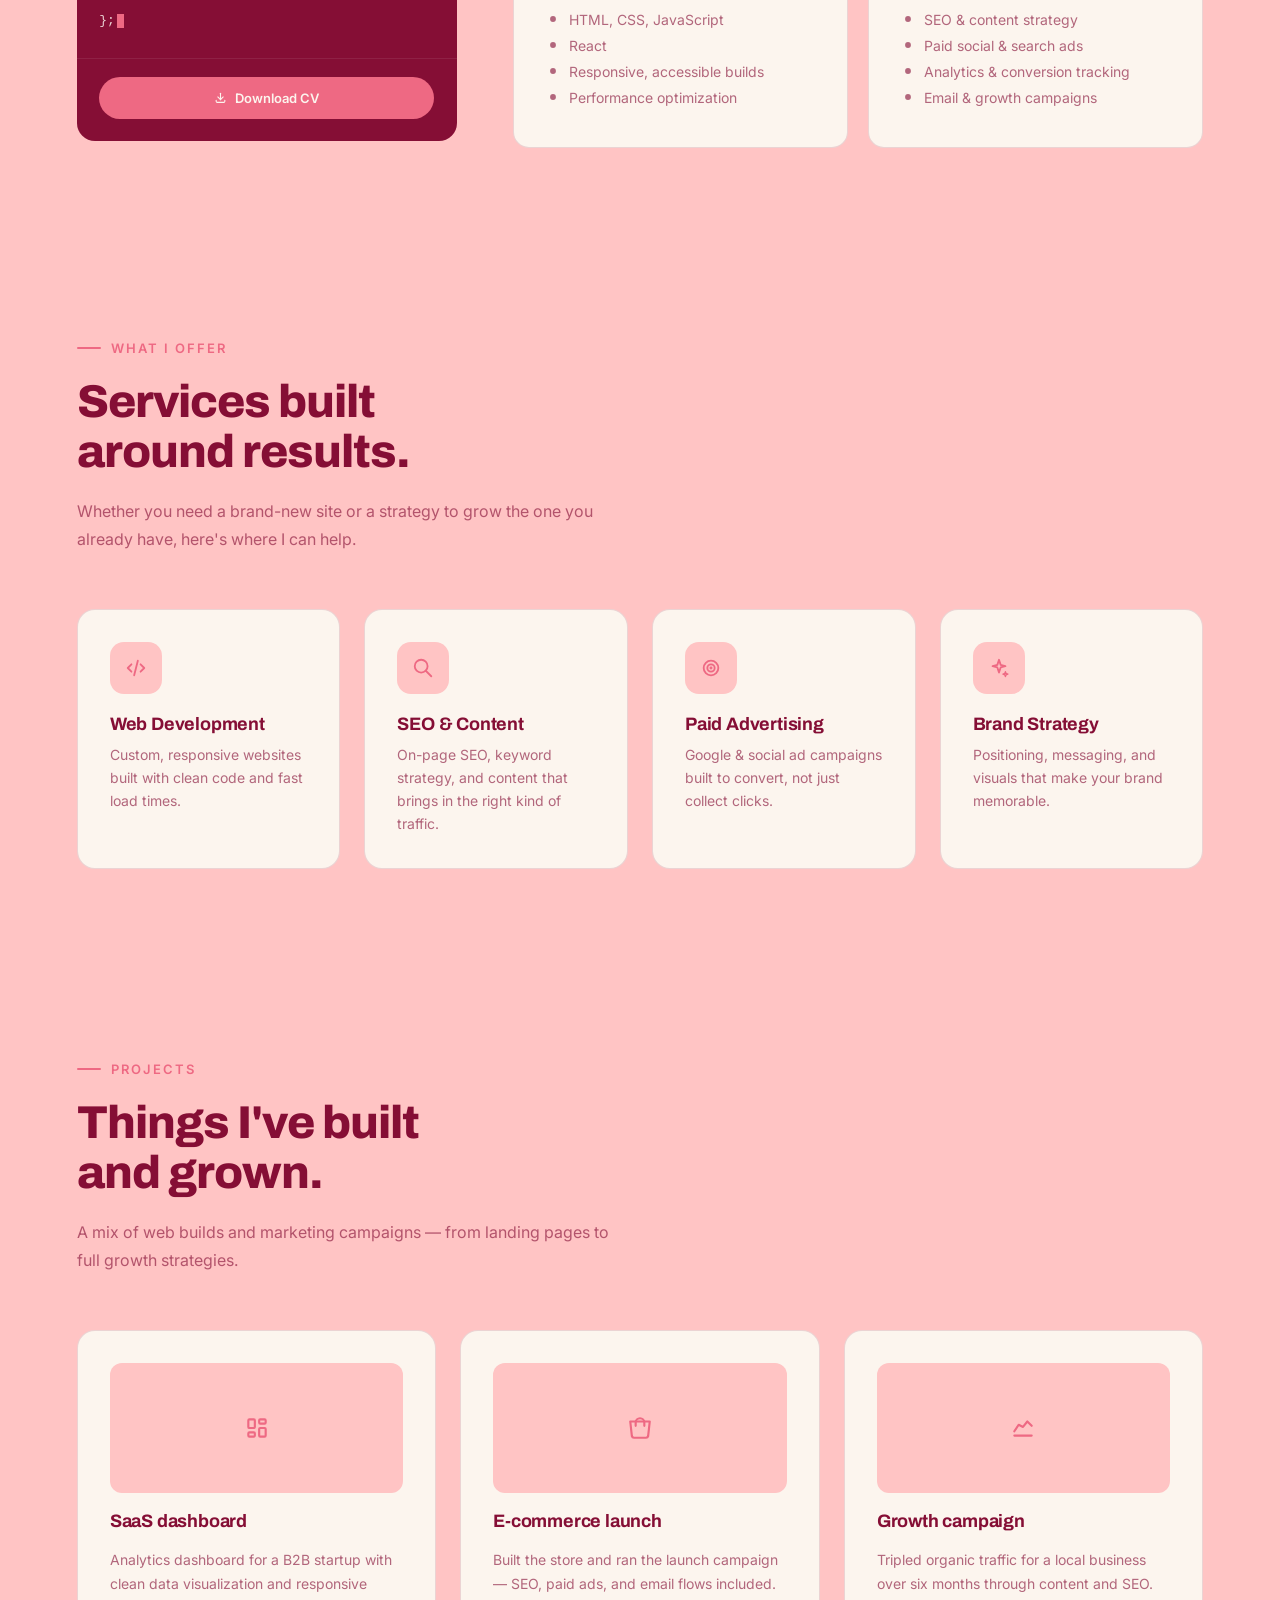
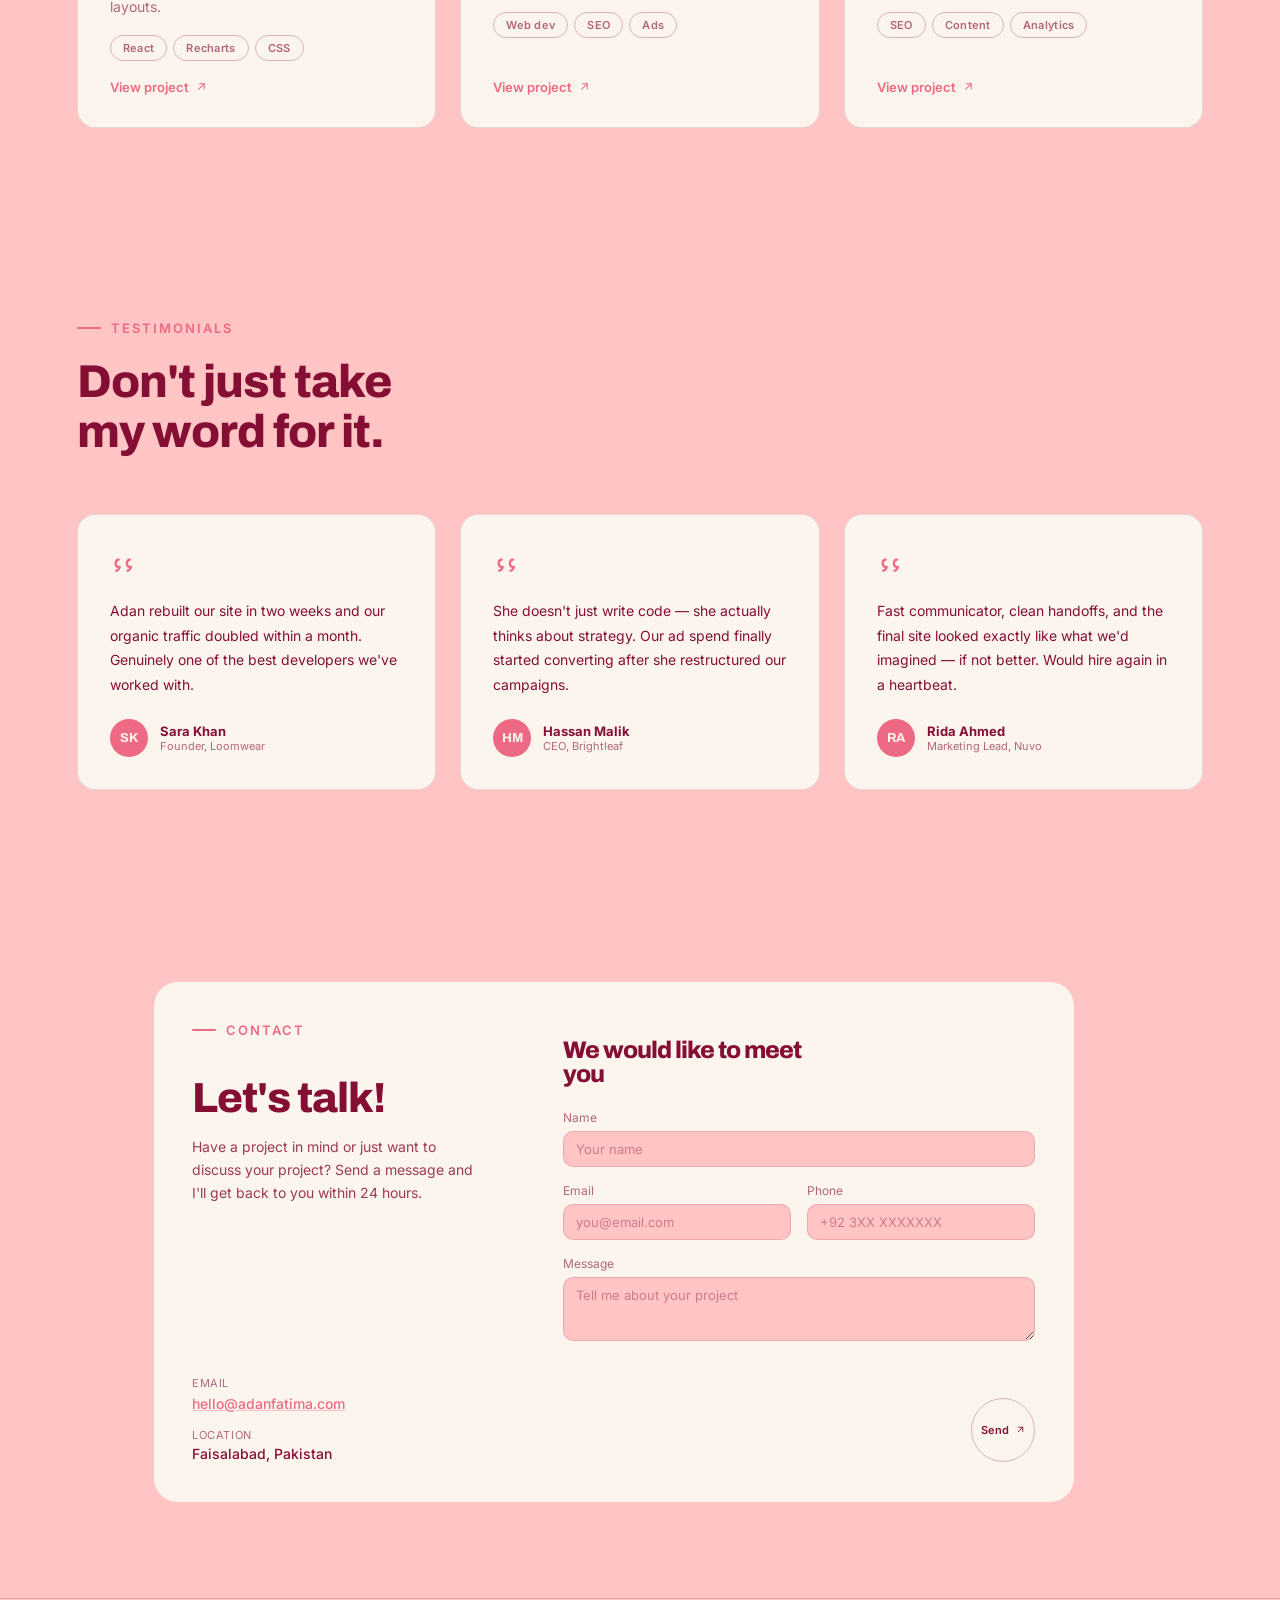
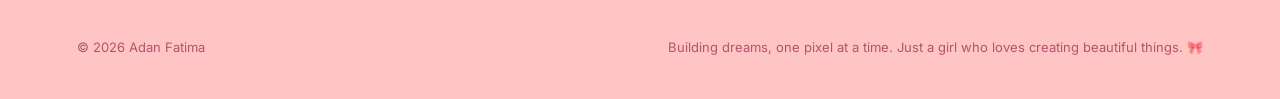
==== commit 13ee497c: "Add working contact form with Web3Forms" ====
--- a/index.html
+++ b/index.html
@@ -109,7 +109,6 @@
     gap: 3.5rem; align-items: center; padding-top: 7rem;
     overflow: hidden;
   }
-  @media (max-width: 980px) { .hero { grid-template-columns: 1fr; } }
   .blob {
     position: absolute;
     border-radius: 50%;
@@ -233,6 +232,34 @@
     to { transform: translateX(-50%); }
   }
 
+  /* ---------- HERO RESPONSIVE FIX ---------- */
+  .id-card,
+  .hero-content { min-width: 0; }
+
+  @media (max-width: 980px) {
+    .hero {
+      grid-template-columns: minmax(0, 1fr);
+      gap: 2.5rem;
+      min-height: auto;
+    }
+    .id-card {
+      width: 100%;
+      max-width: 420px;
+      margin: 0 auto;
+    }
+    .hero-marquee { max-width: 100%; }
+  }
+
+  @media (max-width: 600px) {
+    .hero { padding-top: 6.5rem; }
+    .hero-headline {
+      font-size: clamp(30px, 10vw, 48px);
+      letter-spacing: -1px;
+    }
+    .hero-desc { font-size: 15px; }
+    .btn { padding: 13px 22px; }
+  }
+
   /* ---------- SECTION LABELS ---------- */
   .eyebrow { font-size: 13px; font-weight: 600; letter-spacing: 2px; text-transform: uppercase; color: var(--orange); margin-bottom: 1.4rem; display: flex; align-items: center; gap: 10px; }
   .eyebrow::before { content: ''; width: 24px; height: 2px; background: var(--orange); border-radius: 2px; }
@@ -401,6 +428,11 @@
   .send-circle:hover { background: var(--orange); border-color: var(--orange); color: var(--white); transform: scale(1.05); }
 
   footer { padding: 2.5rem 6vw; display: flex; justify-content: space-between; align-items: center; font-size: 13px; color: var(--ink-soft); border-top: 1px solid var(--line); flex-wrap: wrap; gap: 8px; position: relative; z-index: 2; }
+
+.form-status { font-size: 13px; font-weight: 600; min-height: 18px; margin: 0; }
+.form-status.success { color: #1f8a4c; }
+.form-status.error { color: #c0243d; }
+.send-circle:disabled { opacity: 0.6; cursor: not-allowed; }
 </style>
 </head>
 <body>
@@ -643,29 +675,38 @@
     </div>
     <div class="contact-panel contact-right">
       <h2 class="contact-heading">We would like to meet you</h2>
-      <form class="contact-form" onsubmit="return false;">
-        <div class="form-group">
-          <label for="fname">Name</label>
-          <input type="text" id="fname" placeholder="Your name">
-        </div>
-        <div class="form-row">
-          <div class="form-group">
-            <label for="femail">Email</label>
-            <input type="email" id="femail" placeholder="you@email.com">
-          </div>
-          <div class="form-group">
-            <label for="fphone">Phone</label>
-            <input type="tel" id="fphone" placeholder="+92 3XX XXXXXXX">
-          </div>
-        </div>
-        <div class="form-group">
-          <label for="fmsg">Message</label>
-          <textarea id="fmsg" placeholder="Tell me about your project"></textarea>
-        </div>
-        <div class="send-row">
-          <button class="send-circle" type="submit">Send<svg class="icon" aria-hidden="true" style="margin-left:3px;"><use href="#icon-arrow-up-right"/></svg></button>
-        </div>
-      </form>
+      <form class="contact-form" id="contactForm">
+  <input type="hidden" name="access_key" value="144d7e27-dbf3-49f8-9d62-665c30949df4">
+  <input type="hidden" name="subject" value="New message from your portfolio">
+  <input type="hidden" name="from_name" value="Portfolio Contact Form">
+  <!-- spam trap: bots fill this, humans never see it -->
+  <input type="checkbox" name="botcheck" style="display:none" tabindex="-1" autocomplete="off">
+
+  <div class="form-group">
+    <label for="fname">Name</label>
+    <input type="text" id="fname" name="name" placeholder="Your name" required>
+  </div>
+  <div class="form-row">
+    <div class="form-group">
+      <label for="femail">Email</label>
+      <input type="email" id="femail" name="email" placeholder="you@email.com" required>
+    </div>
+    <div class="form-group">
+      <label for="fphone">Phone</label>
+      <input type="tel" id="fphone" name="phone" placeholder="+92 3XX XXXXXXX">
+    </div>
+  </div>
+  <div class="form-group">
+    <label for="fmsg">Message</label>
+    <textarea id="fmsg" name="message" placeholder="Tell me about your project" required></textarea>
+  </div>
+
+  <p class="form-status" id="formStatus" role="status" aria-live="polite"></p>
+
+  <div class="send-row">
+    <button class="send-circle" type="submit" id="sendBtn">Send<svg class="icon" aria-hidden="true" style="margin-left:3px;"><use href="#icon-arrow-up-right"/></svg></button>
+  </div>
+</form>
     </div>
   </div>
 </section>
@@ -715,6 +756,42 @@
   }
   window.addEventListener('scroll', updateProgress);
   updateProgress();
+
+  const contactForm = document.getElementById('contactForm');
+const formStatus = document.getElementById('formStatus');
+const sendBtn = document.getElementById('sendBtn');
+
+contactForm.addEventListener('submit', async (e) => {
+  e.preventDefault();
+  const originalBtn = sendBtn.innerHTML;
+  sendBtn.disabled = true;
+  sendBtn.textContent = '...';
+  formStatus.className = 'form-status';
+  formStatus.textContent = '';
+
+  try {
+    const res = await fetch('https://api.web3forms.com/submit', {
+      method: 'POST',
+      headers: { 'Content-Type': 'application/json', 'Accept': 'application/json' },
+      body: JSON.stringify(Object.fromEntries(new FormData(contactForm)))
+    });
+    const data = await res.json();
+
+    if (res.ok && data.success) {
+      formStatus.textContent = 'Thank you! Your message was sent. I\u2019ll reply within 24 hours.';
+      formStatus.classList.add('success');
+      contactForm.reset();
+    } else {
+      throw new Error(data.message || 'Something went wrong');
+    }
+  } catch (err) {
+    formStatus.textContent = 'Could not send. Please try again or email hello@adanfatima.com.';
+    formStatus.classList.add('error');
+  } finally {
+    sendBtn.disabled = false;
+    sendBtn.innerHTML = originalBtn;
+  }
+});
 </script>
 </body>
 </html>
